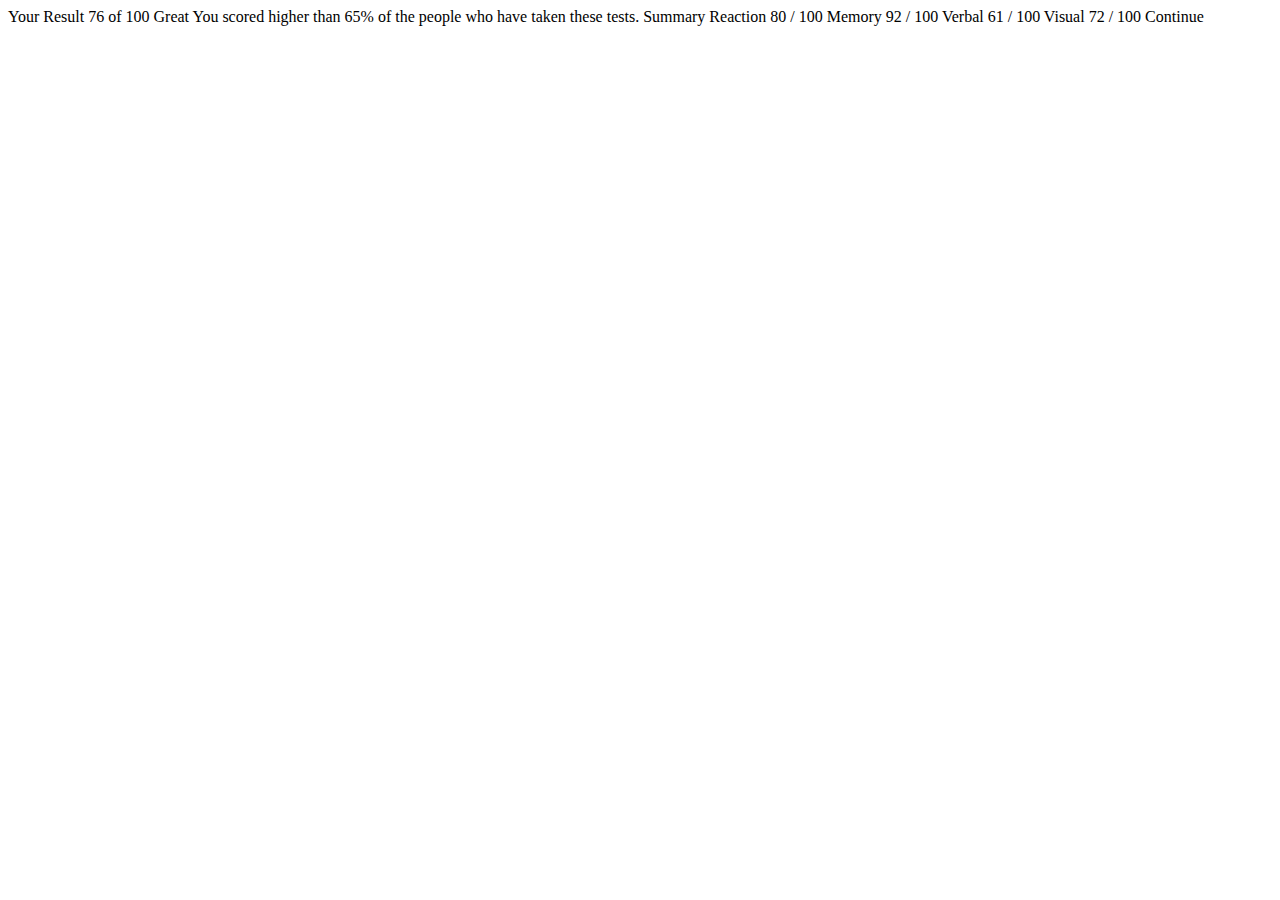
==== bootstrap-workshop/index.html @ 254c3dcc "Initial commit" ====
<!DOCTYPE html>
<html lang="en">

<head>
  <meta charset="utf-8" />
  <meta name="viewport" content="width=device-width, initial-scale=1" />
  <title>Bootstrap Workshop</title>
  <link href="https://cdn.jsdelivr.net/npm/bootstrap@5.3.2/dist/css/bootstrap.min.css" rel="stylesheet"
    integrity="sha384-T3c6CoIi6uLrA9TneNEoa7RxnatzjcDSCmG1MXxSR1GAsXEV/Dwwykc2MPK8M2HN" crossorigin="anonymous" />
</head>

<body>
  Your Result
  76
  of 100

  Great
  You scored higher than 65% of the people who have taken these tests.

  Summary

  Reaction
  80 / 100

  Memory
  92 / 100

  Verbal
  61 / 100

  Visual
  72 / 100

  Continue


  <!-- No elimine este tag -->
  <script src="https://cdn.jsdelivr.net/npm/bootstrap@5.3.2/dist/js/bootstrap.bundle.min.js"
    integrity="sha384-C6RzsynM9kWDrMNeT87bh95OGNyZPhcTNXj1NW7RuBCsyN/o0jlpcV8Qyq46cDfL"
    crossorigin="anonymous"></script>
</body>

</html>
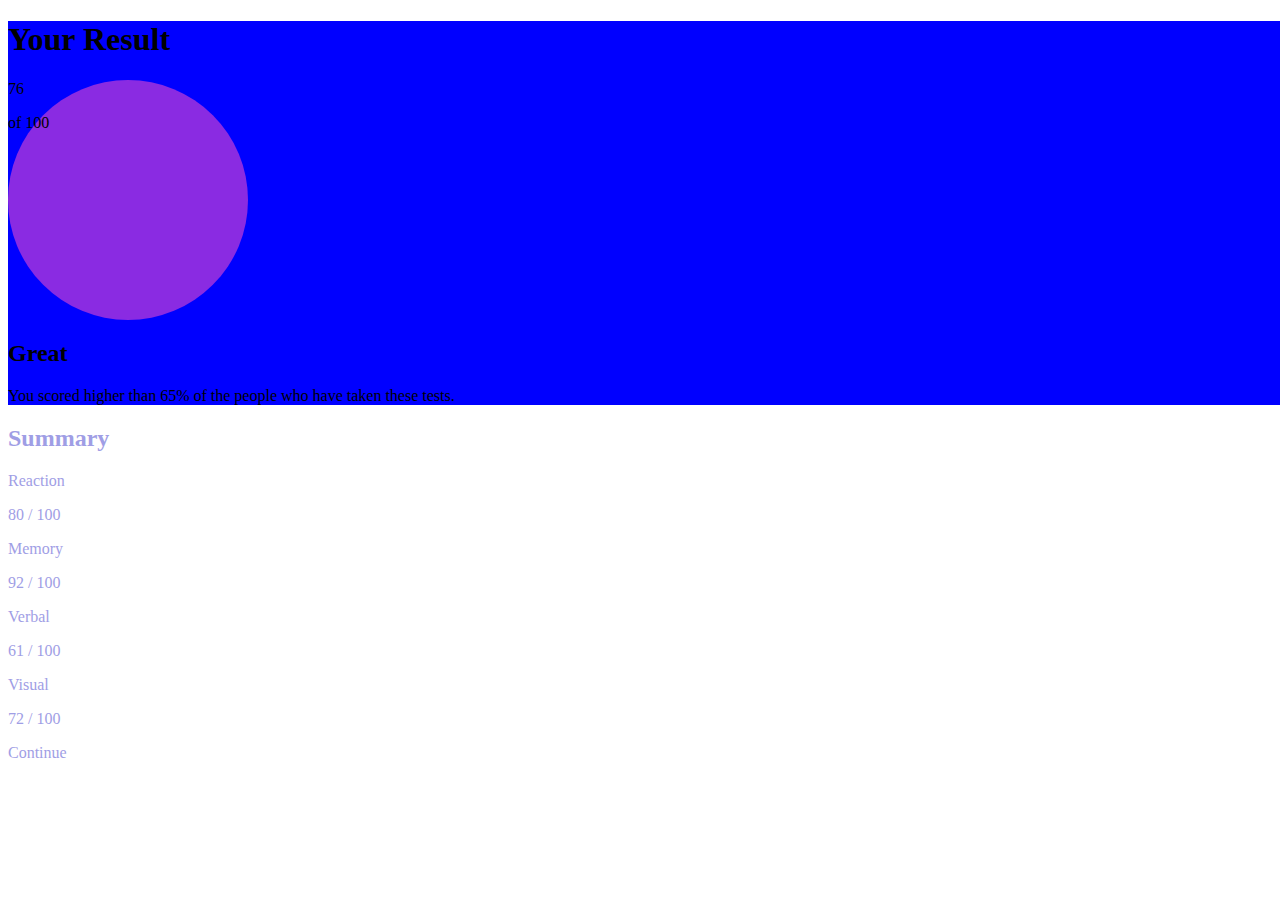
==== commit 84825331: "Update" ====
--- a/bootstrap-workshop/index.html
+++ b/bootstrap-workshop/index.html
@@ -5,34 +5,42 @@
   <meta charset="utf-8" />
   <meta name="viewport" content="width=device-width, initial-scale=1" />
   <title>Bootstrap Workshop</title>
+  <link rel="stylesheet" type="text/css" href="b-styles.css" />
   <link href="https://cdn.jsdelivr.net/npm/bootstrap@5.3.2/dist/css/bootstrap.min.css" rel="stylesheet"
     integrity="sha384-T3c6CoIi6uLrA9TneNEoa7RxnatzjcDSCmG1MXxSR1GAsXEV/Dwwykc2MPK8M2HN" crossorigin="anonymous" />
 </head>
 
 <body>
-  Your Result
-  76
-  of 100
 
-  Great
-  You scored higher than 65% of the people who have taken these tests.
+  <div class="container-md container-ms container-lg 
+              h-100vh w-100vw p-0 m-0
+              d-flex flex-column flex-wrap gap-5rem align-items-center">
 
-  Summary
+    <div class="purple-container
+                w-100wv h-100vh
+                d-flex flex-column flex-wrap gap-5rem align-items-center">
+      <h1 class="">Your Result</h1>
+      <div class="circle text-center d-flex flex-column align-items-center justify-content-center">
+        <p class="">76</p>
+        <p class="">of 100</p>
+      </div>
+      <h2 class="">Great</h2>
+      <p class="">You scored higher than 65% of the people who have taken these tests.</p>
+    </div>
 
-  Reaction
-  80 / 100
-
-  Memory
-  92 / 100
-
-  Verbal
-  61 / 100
-
-  Visual
-  72 / 100
-
-  Continue
-
+    <div class="white-container d-flex flex-column align-items-center">
+        <h2 class="mt-2rem">Summary</h2>
+        <p class="">Reaction</p>
+        <p class="">80 / 100</p>
+        <p class="">Memory</p>
+        <p class="">92 / 100</p>
+        <p class="">Verbal</p>
+        <p class="">61 / 100</p>
+        <p class="">Visual</p>
+        <p class="">72 / 100</p>
+        <p class="">Continue</p>
+    </div>
+  </div>
 
   <!-- No elimine este tag -->
   <script src="https://cdn.jsdelivr.net/npm/bootstrap@5.3.2/dist/js/bootstrap.bundle.min.js"
--- a/bootstrap-workshop/b-styles.css
+++ b/bootstrap-workshop/b-styles.css
@@ -0,0 +1,17 @@
+.circle{
+    height: 15rem;
+    width: 15rem;
+    border-radius: 100%;
+    background-color: blueviolet;
+}
+
+.white-container{
+    color:hsl(241, 58%, 76%);
+}
+
+.purple-container{
+    background-color: blue;
+    width: 100vw;
+    height: 40%;
+    gap: 1rem;
+}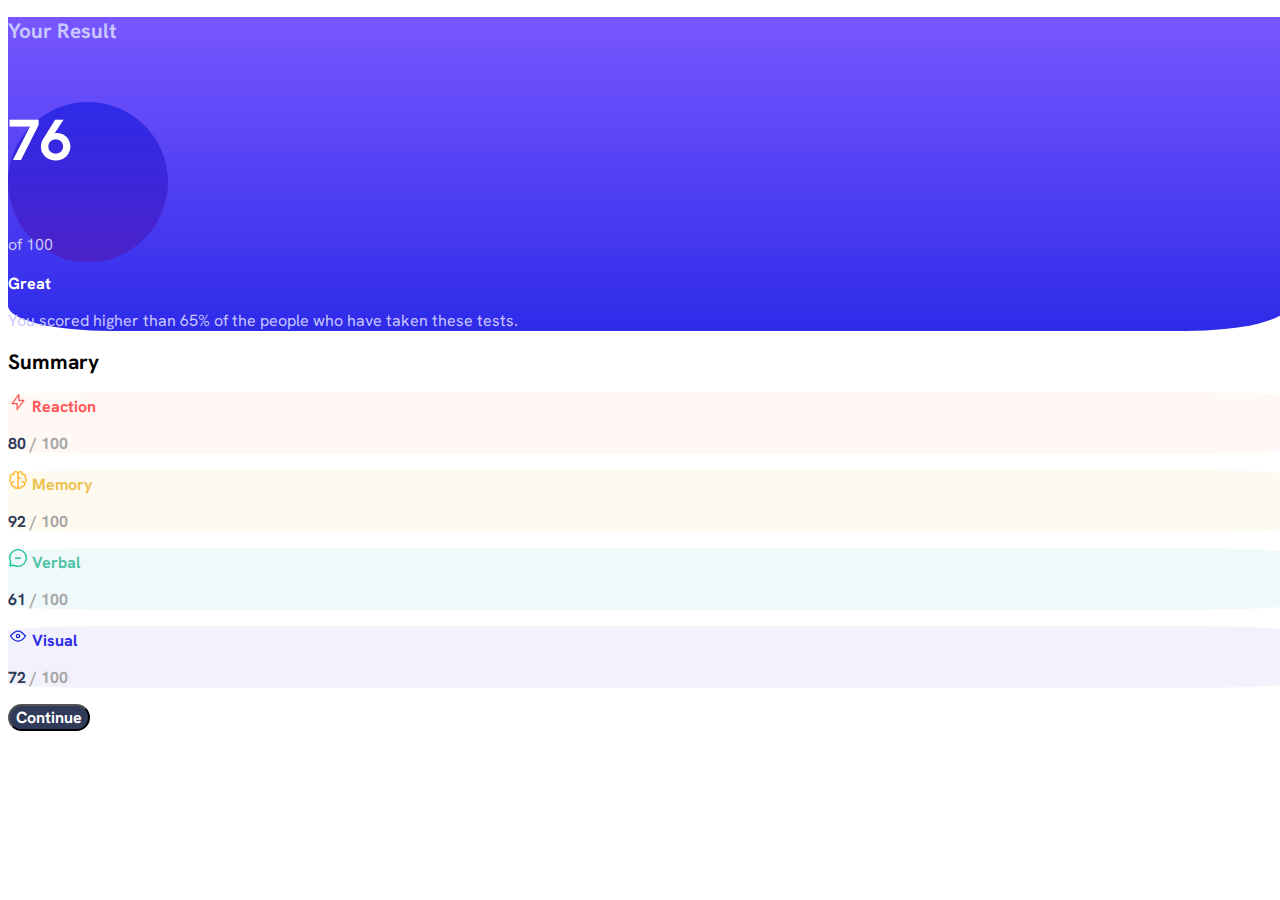
==== commit 16663e1b: "Update" ====
--- a/bootstrap-workshop/index.html
+++ b/bootstrap-workshop/index.html
@@ -5,6 +5,7 @@
   <meta charset="utf-8" />
   <meta name="viewport" content="width=device-width, initial-scale=1" />
   <title>Bootstrap Workshop</title>
+  <link href="https://fonts.googleapis.com/css2?family=Hanken+Grotesk:wght@500;700;800&display=swap" rel="stylesheet">
   <link rel="stylesheet" type="text/css" href="b-styles.css" />
   <link href="https://cdn.jsdelivr.net/npm/bootstrap@5.3.2/dist/css/bootstrap.min.css" rel="stylesheet"
     integrity="sha384-T3c6CoIi6uLrA9TneNEoa7RxnatzjcDSCmG1MXxSR1GAsXEV/Dwwykc2MPK8M2HN" crossorigin="anonymous" />
@@ -12,35 +13,90 @@
 
 <body>
 
-  <div class="container-md container-ms container-lg 
+  <div class="container-fluid
               h-100vh w-100vw p-0 m-0
-              d-flex flex-column flex-wrap gap-5rem align-items-center">
+              d-flex flex-wrap gap-5rem align-items-center justify-center items-center">
 
     <div class="purple-container
+                rounded-bottom-10
                 w-100wv h-100vh
-                d-flex flex-column flex-wrap gap-5rem align-items-center">
-      <h1 class="">Your Result</h1>
+                d-flex flex-column flex-wrap align-items-center justify-center
+                gap-5rem p-4">
+      <h2 class="lightpurple mb-0 font-weight-700">Your Result</h2>
       <div class="circle text-center d-flex flex-column align-items-center justify-content-center">
-        <p class="">76</p>
-        <p class="">of 100</p>
+        <p class="number mb-0">76</p>
+        <p class="lightpurple">of 100</p>
       </div>
-      <h2 class="">Great</h2>
-      <p class="">You scored higher than 65% of the people who have taken these tests.</p>
+      <h1 class="whitecolor mb-0">Great</h1>
+      <p class="lightpurple text-center">You scored higher than 65% of the people who have taken these tests.</p>
     </div>
 
-    <div class="white-container d-flex flex-column align-items-center">
-        <h2 class="mt-2rem">Summary</h2>
-        <p class="">Reaction</p>
-        <p class="">80 / 100</p>
-        <p class="">Memory</p>
-        <p class="">92 / 100</p>
-        <p class="">Verbal</p>
-        <p class="">61 / 100</p>
-        <p class="">Visual</p>
-        <p class="">72 / 100</p>
-        <p class="">Continue</p>
-    </div>
+    <div class= "white-container
+                 w-100wv h-100vh
+                 d-flex flex-column flex-wrap justify-center
+                 gap-3 p-4">
+      <h2 class="font-bold
+                 pt-0">Summary</h2>
+
+      <div class="red-reaction
+                  rounded
+                  font-bold
+                  d-flex flex-wrap justify-content-between
+                  p-3">
+        <p class="d-flex gap-2 mb-0">
+          <img src="../assets/images/icon-reaction.svg" alt="Reaction">
+          Reaction 
+        </p>
+        <p class="mb-0">
+          <span>80 <span class="number-gray"> / 100</span></span>
+        </p>
+      </div>
+        
+      <div class="yellow-memory
+                  rounded
+                  font-bold
+                  d-flex flex-wrap justify-content-between
+                  p-3">
+        <p class="d-flex gap-2 mb-0">
+          <img src="../assets/images/icon-memory.svg" alt="Memory">
+          Memory
+        </p>
+        <p class="mb-0">
+          <span>92 <span class="number-gray"> / 100</span></span>
+        </p>
+      </div>
+
+      <div class="green-verbal
+                  rounded
+                  font-bold
+                  d-flex flex-wrap justify-content-between
+                  p-3">
+        <p class="d-flex gap-2 mb-0">
+          <img src="../assets/images/icon-verbal.svg" alt="Verbal">
+          Verbal
+        </p>
+        <p class="mb-0">
+          <span>61 <span class="number-gray"> / 100</span></span>
+        </p>
+      </div>
+
+      <div class="blue-visual
+                  font-bold
+                  rounded
+                  d-flex flex-wrap justify-content-between
+                  p-3">
+        <p class="d-flex gap-2 mb-0">
+          <img src="../assets/images/icon-visual.svg" alt="Visual">
+          Visual
+        </p>
+        <p class="mb-0">
+          <span>72 <span class="number-gray"> / 100</span></span>
+        </p>
+      </div>
+
+      <button class="p-2">Continue</button>
   </div>
+</div>
 
   <!-- No elimine este tag -->
   <script src="https://cdn.jsdelivr.net/npm/bootstrap@5.3.2/dist/js/bootstrap.bundle.min.js"
--- a/bootstrap-workshop/b-styles.css
+++ b/bootstrap-workshop/b-styles.css
@@ -1,17 +1,120 @@
+*{
+    font-family: 'Hanken Grotesk', sans-serif;
+    font-size: 1rem;
+}
+
+.red-reaction{
+    color: hsl(0,100%,67%);
+    background-color: hsl(16, 100%, 98%);
+    border-radius: 8%;
+    font-weight: bold;
+
+    span{
+        color: hsl(224,30%,27%);
+    }
+
+    .number-gray{
+        color: hsl(0, 0%, 65%)
+    }
+}
+
+.green-verbal{
+    color: hsl(165,49%,54%);
+    background-color: hsl(180,44%,96%);
+    border-radius: 8%;
+    font-weight: bold;
+
+    span{
+        color: hsl(224,30%,27%);
+    }
+
+    .number-gray{
+        color: hsl(0, 0%, 65%)
+    }
+}
+
+.yellow-memory{
+    color: hsl(44,80%,62%);
+    background-color: hsl(42,100%,97%);
+    border-radius: 8%;
+    font-weight: bold;
+
+    span{
+        color: hsl(224,30%,27%);
+    }
+
+    .number-gray{
+        color: hsl(0, 0%, 65%)
+    }
+}
+
+.blue-visual{
+    color: hsl(241, 81%, 54%);
+    background-color: hsl(240,71%,97%);
+    border-radius: 8%;
+    font-weight: bold;
+    span{
+        color: hsl(224,30%,27%);
+    }
+    .number-gray{
+        color: hsl(0, 0%, 65%)
+    }
+}
+
+button{
+    color: white;
+    background-color: hsl(224,30%,27%);
+    border-radius: 2rem!important;
+    font-weight: bold;
+}
+
+h2{
+    font-size: 1.3rem!important;
+}
+
+button:hover {
+    background-image: linear-gradient(to bottom, hsl(252, 100%, 67%), hsl(241, 81%, 54%));
+  }
+
+h1,h2{
+    font-weight: bold !important;
+}
+
+h1{
+    font-size: 1rem;
+}
+
+.number{
+    font-size: 3.6rem;
+    color: white;
+    font-weight: bold;
+}
+
+.whitecolor{
+    color: white;
+}
+
+.lightpurple{
+    color: hsl(241, 100%, 89%);
+}
+
 .circle{
-    height: 15rem;
-    width: 15rem;
+    height: 10rem;
+    width: 10rem;
     border-radius: 100%;
-    background-color: blueviolet;
+    background: linear-gradient(to bottom, hsl(241, 81%, 54%), hsl(255,71%,46%));
 }
 
 .white-container{
-    color:hsl(241, 58%, 76%);
+    background-color: white;
+    width: 100vw;
 }
 
 .purple-container{
-    background-color: blue;
+    background: linear-gradient(to bottom, hsl(252, 100%, 67%), hsl(241, 81%, 54%));
     width: 100vw;
     height: 40%;
     gap: 1rem;
+    border-bottom-right-radius: 8%;
+    border-bottom-left-radius: 8%;
 }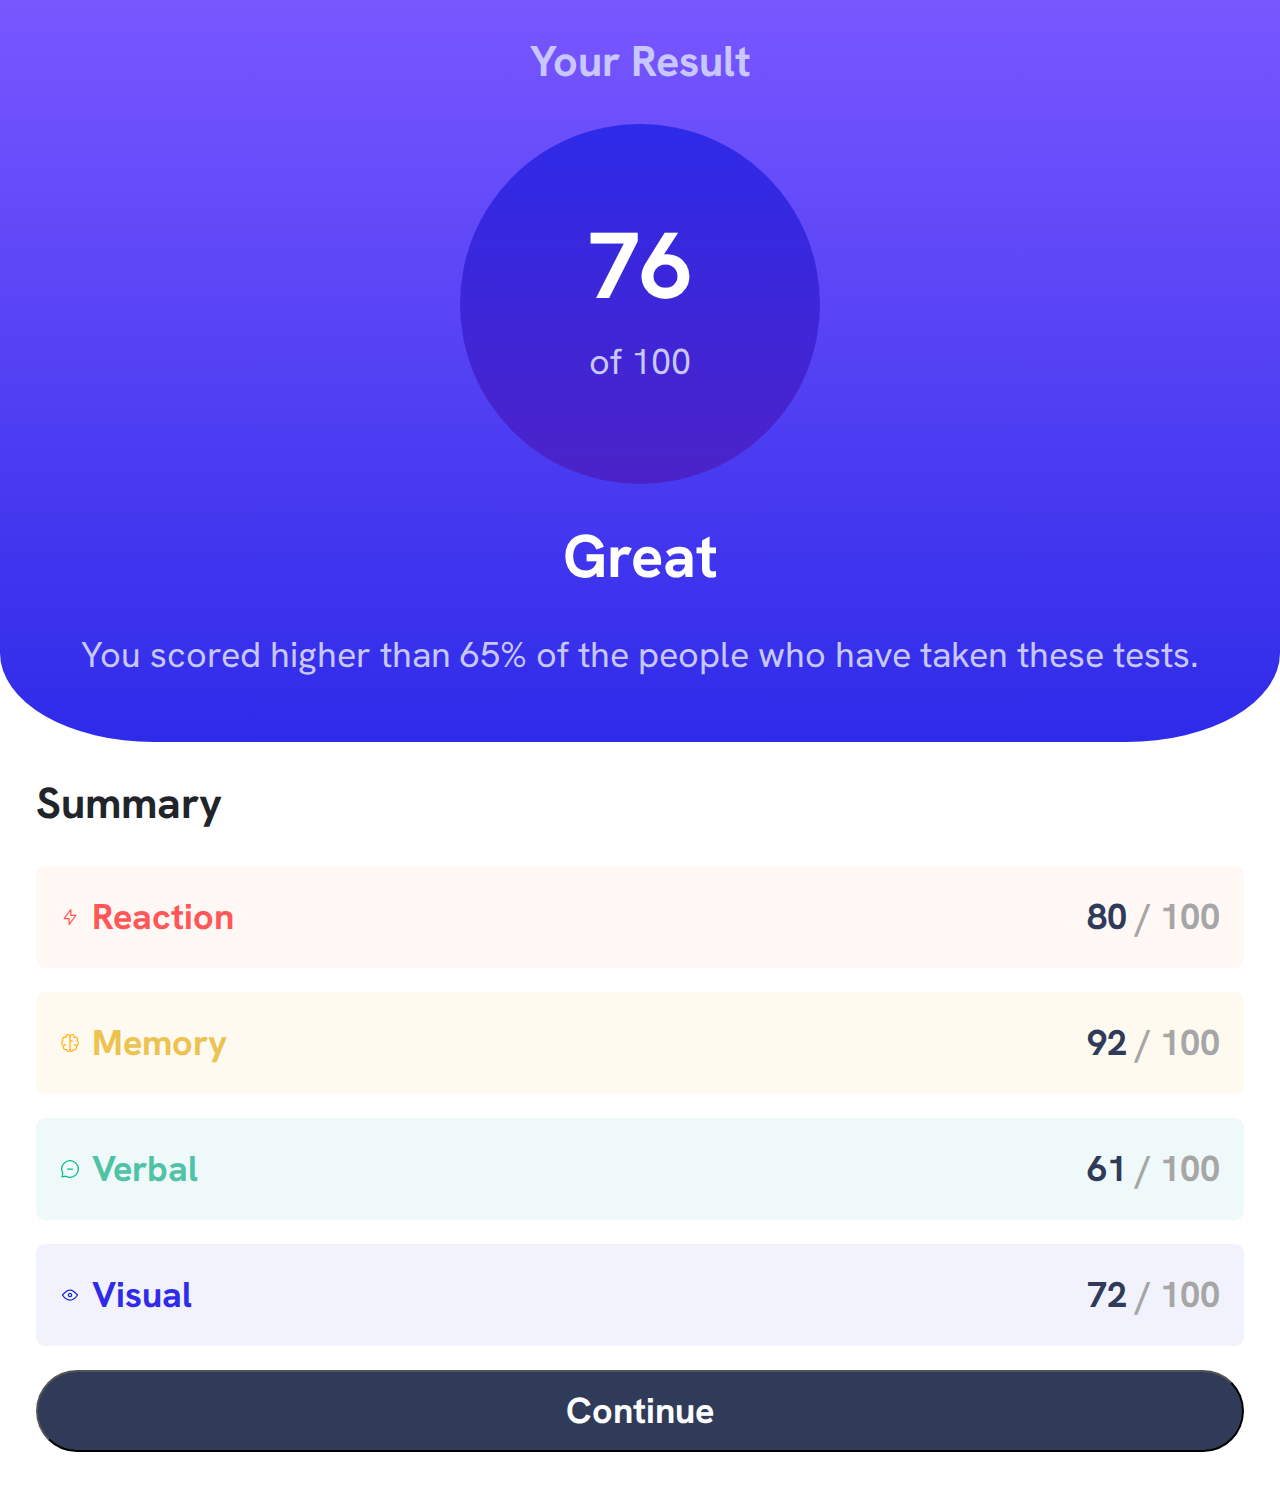
==== commit fb95bfdc: "Update" ====
--- a/bootstrap-workshop/index.html
+++ b/bootstrap-workshop/index.html
@@ -7,6 +7,7 @@
   <title>Bootstrap Workshop</title>
   <link href="https://fonts.googleapis.com/css2?family=Hanken+Grotesk:wght@500;700;800&display=swap" rel="stylesheet">
   <link rel="stylesheet" type="text/css" href="b-styles.css" />
+  <link href="https://cdn.jsdelivr.net/npm/bootstrap@5.3.0-alpha1/dist/css/bootstrap.min.css" rel="stylesheet">
   <link href="https://cdn.jsdelivr.net/npm/bootstrap@5.3.2/dist/css/bootstrap.min.css" rel="stylesheet"
     integrity="sha384-T3c6CoIi6uLrA9TneNEoa7RxnatzjcDSCmG1MXxSR1GAsXEV/Dwwykc2MPK8M2HN" crossorigin="anonymous" />
 </head>
@@ -22,7 +23,7 @@
                 w-100wv h-100vh
                 d-flex flex-column flex-wrap align-items-center justify-center
                 gap-5rem p-4">
-      <h2 class="lightpurple mb-0 font-weight-700">Your Result</h2>
+      <h2 class="lightpurple text mb-0 font-weight-700">Your Result</h2>
       <div class="circle text-center d-flex flex-column align-items-center justify-content-center">
         <p class="number mb-0">76</p>
         <p class="lightpurple">of 100</p>
--- a/bootstrap-workshop/b-styles.css
+++ b/bootstrap-workshop/b-styles.css
@@ -1,6 +1,27 @@
 *{
     font-family: 'Hanken Grotesk', sans-serif;
     font-size: 1rem;
+}
+
+.purple-container{
+    background: linear-gradient(to bottom, hsl(252, 100%, 67%), hsl(241, 81%, 54%));
+    width: 100vw;
+    height: 40%;
+    gap: 1rem;
+    border-bottom-right-radius: 8%;
+    border-bottom-left-radius: 8%;
+}
+
+.circle{
+    height: 10rem;
+    width: 10rem;
+    border-radius: 100%;
+    background: linear-gradient(to bottom, hsl(241, 81%, 54%), hsl(255,71%,46%));
+}
+
+.white-container{
+    background-color: white;
+    width: 100vw;
 }
 
 .red-reaction{
@@ -61,6 +82,11 @@
     }
 }
 
+.image-container img {
+    width: 100%;
+    height: 100%;
+}
+
 button{
     color: white;
     background-color: hsl(224,30%,27%);
@@ -68,20 +94,16 @@
     font-weight: bold;
 }
 
+button:hover {
+    background-image: linear-gradient(to bottom, hsl(252, 100%, 67%), hsl(241, 81%, 54%));
+}
+
 h2{
     font-size: 1.3rem!important;
 }
 
-button:hover {
-    background-image: linear-gradient(to bottom, hsl(252, 100%, 67%), hsl(241, 81%, 54%));
-  }
-
 h1,h2{
     font-weight: bold !important;
-}
-
-h1{
-    font-size: 1rem;
 }
 
 .number{
@@ -98,23 +120,50 @@
     color: hsl(241, 100%, 89%);
 }
 
-.circle{
-    height: 10rem;
-    width: 10rem;
-    border-radius: 100%;
-    background: linear-gradient(to bottom, hsl(241, 81%, 54%), hsl(255,71%,46%));
-}
-
-.white-container{
-    background-color: white;
-    width: 100vw;
-}
-
-.purple-container{
-    background: linear-gradient(to bottom, hsl(252, 100%, 67%), hsl(241, 81%, 54%));
-    width: 100vw;
-    height: 40%;
-    gap: 1rem;
-    border-bottom-right-radius: 8%;
-    border-bottom-left-radius: 8%;
-}+@media (min-width: 768px) and (max-width: 1024px), (min-height: 768px)
+{
+    *{
+        font-size: 1.5rem;
+    }
+    
+    .purple-container{
+        height: 40%;
+        gap: 1.5rem;
+        border-bottom-right-radius: 12%;
+        border-bottom-left-radius: 12%;
+    }
+    
+    .circle{
+        height: 15rem;
+        width: 15rem;
+    }
+    
+    .red-reaction{
+         border-radius: 12%;
+    }
+    
+    .green-verbal{
+        border-radius: 12%;
+    }
+    
+    .yellow-memory{
+        border-radius: 12%;
+    }
+    
+    .blue-visual{
+        border-radius: 12%;
+        }
+    }
+    
+    button{
+        border-radius: 2.5rem!important;
+    }
+    
+    h2{
+        font-size: 1.8rem!important;
+    }
+    
+    .number{
+        font-size: 3.9rem;
+    }
+    
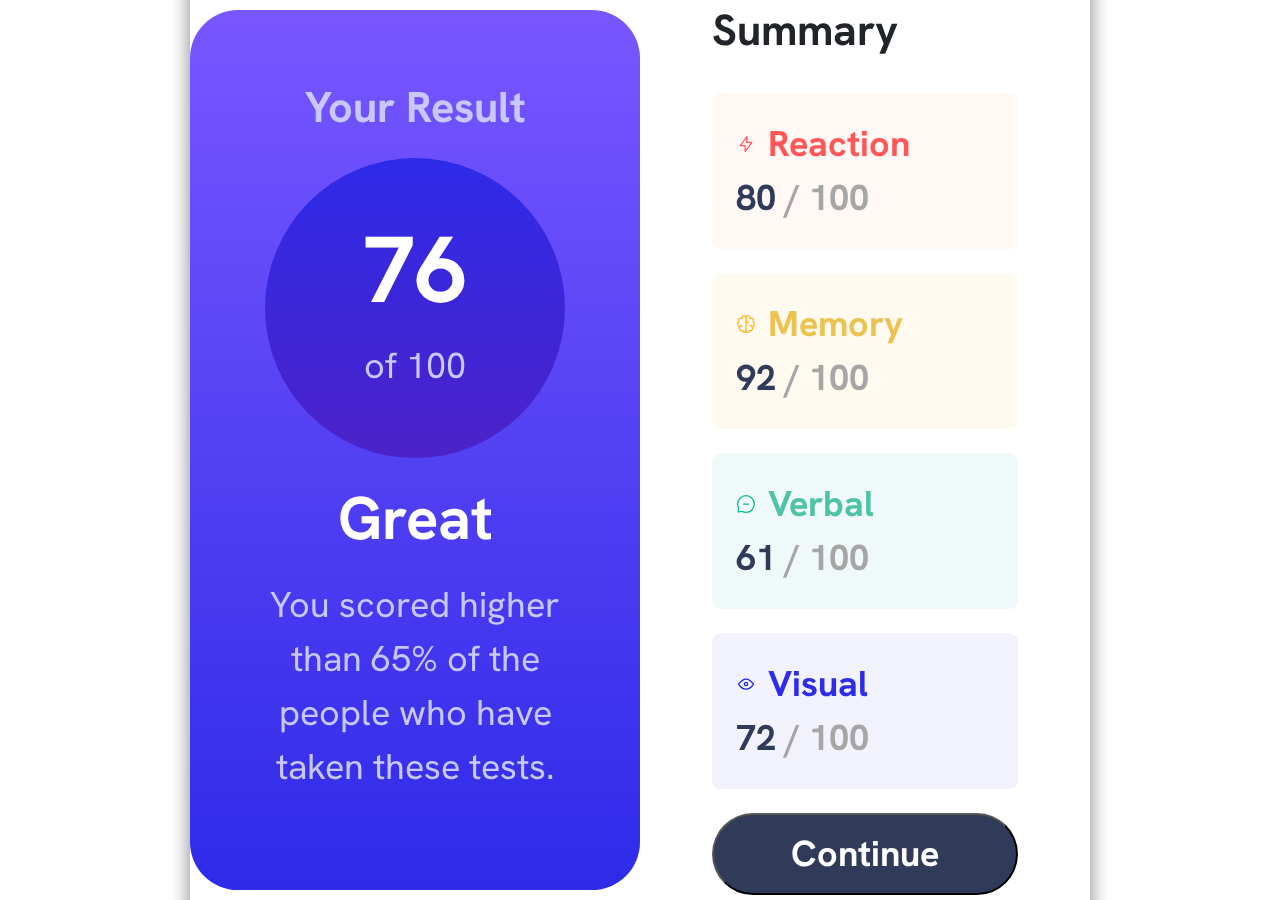
==== commit 9de3eae7: "Update" ====
--- a/bootstrap-workshop/index.html
+++ b/bootstrap-workshop/index.html
@@ -14,15 +14,14 @@
 
 <body>
 
-  <div class="container-fluid
-              h-100vh w-100vw p-0 m-0
-              d-flex flex-wrap gap-5rem align-items-center justify-center items-center">
-
+  <section>
+  <div class="main-container container-fluid
+              h-100vh w-100vw p-0 m-0">
+<div class="cont d-flex gap-5rem align-items-center justify-center items-center">
     <div class="purple-container
-                rounded-bottom-10
                 w-100wv h-100vh
                 d-flex flex-column flex-wrap align-items-center justify-center
-                gap-5rem p-4">
+                gap-3 ">
       <h2 class="lightpurple text mb-0 font-weight-700">Your Result</h2>
       <div class="circle text-center d-flex flex-column align-items-center justify-content-center">
         <p class="number mb-0">76</p>
@@ -35,7 +34,7 @@
     <div class= "white-container
                  w-100wv h-100vh
                  d-flex flex-column flex-wrap justify-center
-                 gap-3 p-4">
+                 gap-3 ">
       <h2 class="font-bold
                  pt-0">Summary</h2>
 
@@ -97,6 +96,8 @@
 
       <button class="p-2">Continue</button>
   </div>
+  </div>
+  </section>
 </div>
 
   <!-- No elimine este tag -->
--- a/bootstrap-workshop/b-styles.css
+++ b/bootstrap-workshop/b-styles.css
@@ -8,6 +8,7 @@
     width: 100vw;
     height: 40%;
     gap: 1rem;
+    padding: 1.5rem;
     border-bottom-right-radius: 8%;
     border-bottom-left-radius: 8%;
 }
@@ -20,8 +21,8 @@
 }
 
 .white-container{
-    background-color: white;
     width: 100vw;
+    padding: 1.5rem;
 }
 
 .red-reaction{
@@ -118,6 +119,14 @@
 
 .lightpurple{
     color: hsl(241, 100%, 89%);
+}
+
+@media (max-height: 1025px) and (max-width: 1025px)
+{
+    .cont
+    {
+      flex-wrap: wrap;
+    }
 }
 
 @media (min-width: 768px) and (max-width: 1024px), (min-height: 768px)
@@ -153,7 +162,6 @@
     .blue-visual{
         border-radius: 12%;
         }
-    }
     
     button{
         border-radius: 2.5rem!important;
@@ -167,3 +175,36 @@
         font-size: 3.9rem;
     }
     
+}
+
+@media (min-width: 1025px), (min-height: 1025px){
+
+    .cont {
+        box-shadow: 0 0 20px rgba(0, 0, 0, 0.5); /* Ajuste de la sombra */
+        border-radius: 2rem;
+        position: fixed;
+        width:100vh;
+        top: 50%;
+        left: 50%;
+        transform: translate(-50%, -50%);
+    }
+
+    .purple-container{
+        border-radius: 2rem;
+        height: 40%;
+        padding: 3rem;
+        gap: 1.5rem;
+    }
+
+    .white-container{
+        border-radius: 2rem;
+        height: 40%;
+        padding: 3rem!important;
+        gap: 1.5rem;
+    }
+
+    .circle{
+        height: 12.5rem;
+        width: 12.5rem;
+    }
+}